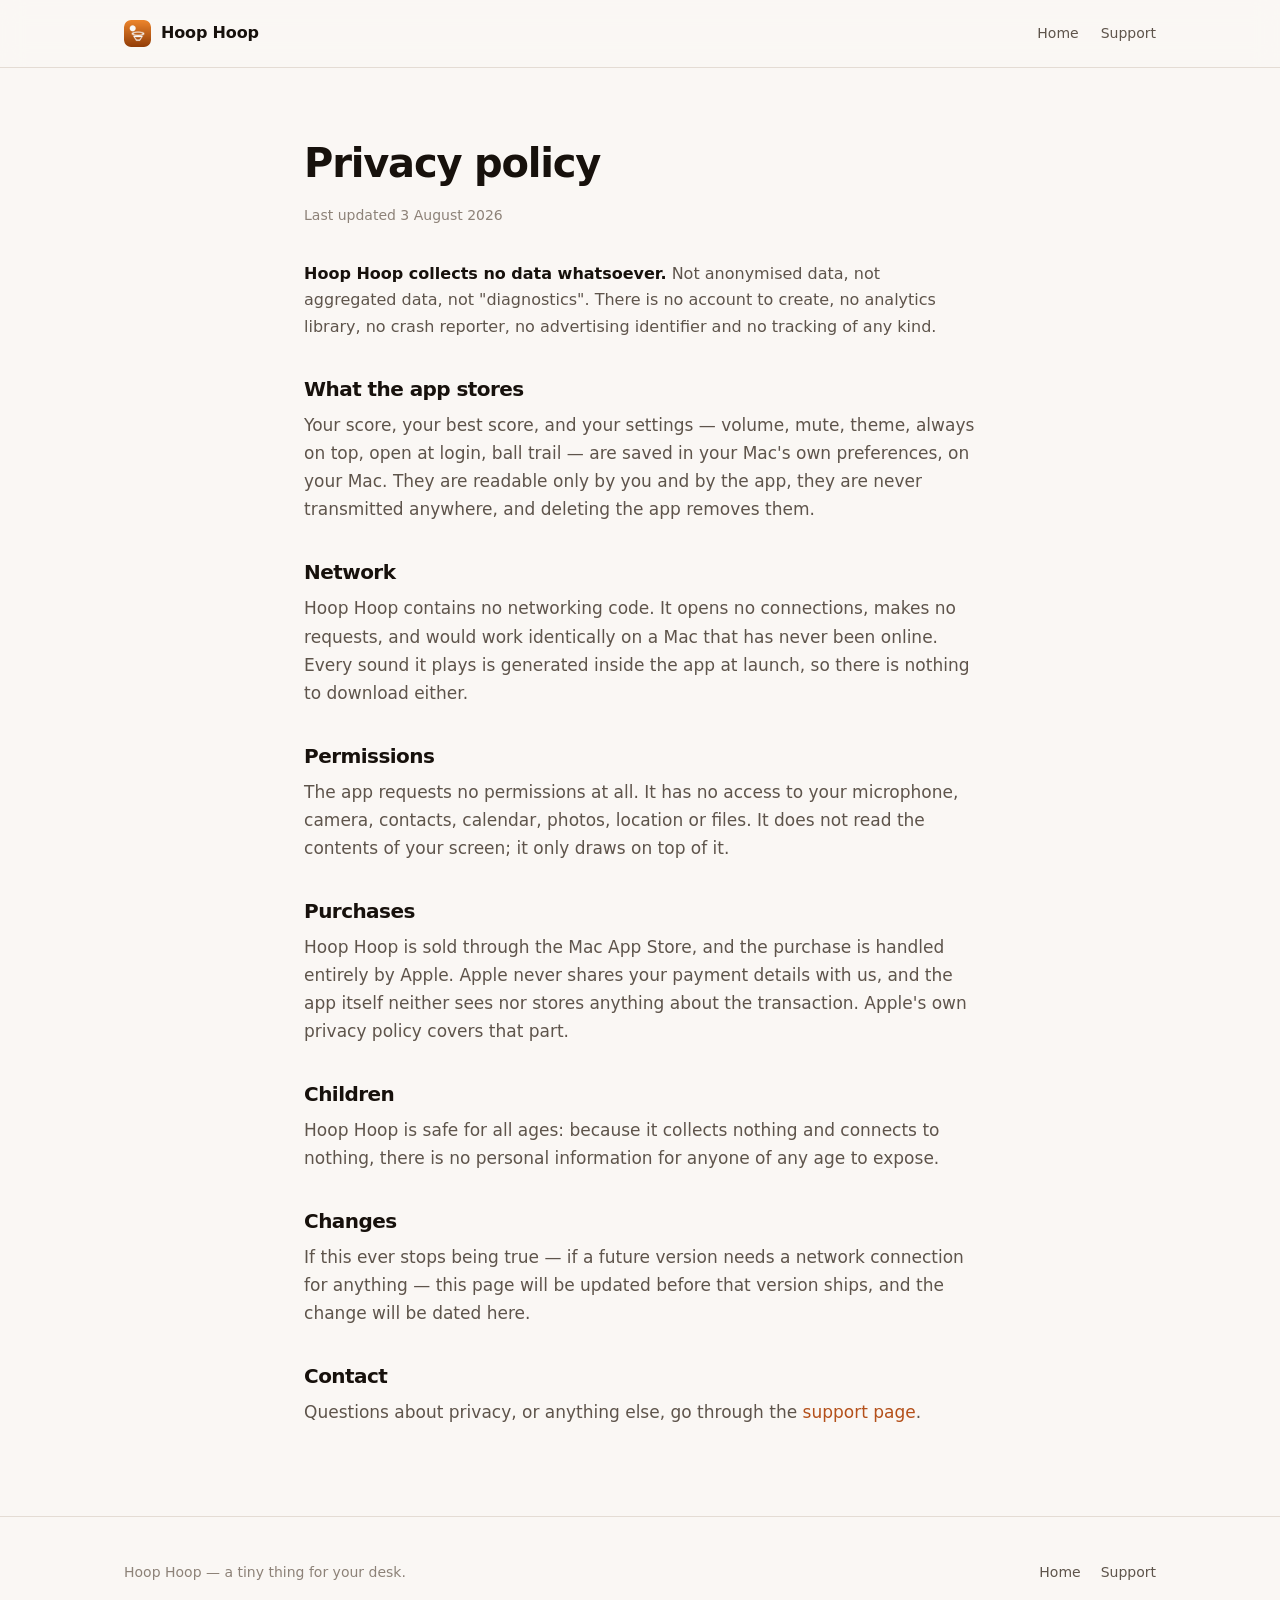
==== privacy.html @ c16d5950 "Site: sync from the app repository (00da68d)" ====
<!doctype html>
<html lang="en">
<head>
<meta charset="utf-8">
<meta name="viewport" content="width=device-width, initial-scale=1">
<meta name="darkreader-lock">
<title>Privacy — Hoop Hoop</title>
<meta name="description" content="Hoop Hoop collects nothing, sends nothing, and asks for no permissions.">
<link rel="icon" href="img/appicon.png">
<link rel="stylesheet" href="style.css">
</head>
<body>

<header>
  <div class="wrap">
    <a class="wordmark" href="./"><img src="img/appicon.png" alt="">Hoop Hoop</a>
    <nav>
      <a href="./">Home</a>
      <a href="support.html">Support</a>
    </nav>
  </div>
</header>

<main class="wrap prose">
  <h1>Privacy policy</h1>
  <p class="updated">Last updated 3 August 2026</p>

  <p>
    <strong>Hoop Hoop collects no data whatsoever.</strong> Not anonymised data, not aggregated data, not
    "diagnostics". There is no account to create, no analytics library, no crash reporter, no advertising
    identifier and no tracking of any kind.
  </p>

  <h2>What the app stores</h2>
  <p>
    Your score, your best score, and your settings — volume, mute, theme, always on top, open at login,
    ball trail — are saved in your Mac's own preferences, on your Mac. They are readable only by you and
    by the app, they are never transmitted anywhere, and deleting the app removes them.
  </p>

  <h2>Network</h2>
  <p>
    Hoop Hoop contains no networking code. It opens no connections, makes no requests, and would work
    identically on a Mac that has never been online. Every sound it plays is generated inside the app at
    launch, so there is nothing to download either.
  </p>

  <h2>Permissions</h2>
  <p>
    The app requests no permissions at all. It has no access to your microphone, camera, contacts,
    calendar, photos, location or files. It does not read the contents of your screen; it only draws on
    top of it.
  </p>

  <h2>Purchases</h2>
  <p>
    Hoop Hoop is sold through the Mac App Store, and the purchase is handled entirely by Apple. Apple
    never shares your payment details with us, and the app itself neither sees nor stores anything about
    the transaction. Apple's own privacy policy covers that part.
  </p>

  <h2>Children</h2>
  <p>
    Hoop Hoop is safe for all ages: because it collects nothing and connects to nothing, there is no
    personal information for anyone of any age to expose.
  </p>

  <h2>Changes</h2>
  <p>
    If this ever stops being true — if a future version needs a network connection for anything — this
    page will be updated before that version ships, and the change will be dated here.
  </p>

  <h2>Contact</h2>
  <p>
    Questions about privacy, or anything else, go through the <a href="support.html">support page</a>.
  </p>
</main>

<footer>
  <div class="wrap">
    <span>Hoop Hoop — a tiny thing for your desk.</span>
    <nav>
      <a href="./">Home</a>
      <a href="support.html">Support</a>
    </nav>
  </div>
</footer>

</body>
</html>
---- style.css ----
/* Hoop Hoop — landing page.
   Brand: the ball's own burnt orange over warm charcoal, taken straight out of the app's Skin struct
   rather than picked again by eye. Dark first, light supported; both are real designs, not one
   inverted. No framework, no build step, no external requests at all — the whole site is three HTML
   files, this stylesheet and four images, so it drops on any host and works straight off a disk.
   Structurally this is Deskick's stylesheet with one palette swapped; keeping the two siblings on the
   same skeleton is deliberate, so a fix to one is a fix to both. */

:root {
    --hoop:      #e4763a;
    --hoop-dim:  #c25c25;
    --bg:        #12100e;
    --bg-raise:  #1b1815;
    --bg-sink:   #0b0a09;
    --line:      #2b2621;
    --ink:       #f3efec;
    --ink-soft:  #a49a91;
    --ink-faint: #71695f;
    --radius:    14px;
    --page:      1080px;
}

@media (prefers-color-scheme: light) {
    :root {
        --bg:        #faf7f4;
        --bg-raise:  #ffffff;
        --bg-sink:   #efe9e3;
        --line:      #e4dcd4;
        --ink:       #17110c;
        --ink-soft:  #5e544b;
        --ink-faint: #8d8278;
        --hoop:      #b4501a;
        --hoop-dim:  #8c3c12;
    }
}

* { box-sizing: border-box; }
html { -webkit-text-size-adjust: 100%; }

body {
    margin: 0;
    background: var(--bg);
    color: var(--ink);
    font: 16px/1.65 -apple-system, BlinkMacSystemFont, "Segoe UI", Inter, system-ui, sans-serif;
    -webkit-font-smoothing: antialiased;
}

a { color: var(--hoop); text-decoration: none; }
a:hover { text-decoration: underline; }

.wrap { max-width: var(--page); margin: 0 auto; padding: 0 24px; }

/* ── header ─────────────────────────────────────────────────────────────── */
header {
    padding: 20px 0;
    border-bottom: 1px solid var(--line);
    position: sticky; top: 0;
    background: color-mix(in srgb, var(--bg) 88%, transparent);
    backdrop-filter: saturate(160%) blur(12px);
    z-index: 10;
}
header .wrap { display: flex; align-items: center; gap: 12px; }
.wordmark { display: flex; align-items: center; gap: 10px; font-weight: 650; letter-spacing: -0.01em; color: var(--ink); }
.wordmark:hover { text-decoration: none; }
.wordmark img { width: 27px; height: 27px; border-radius: 7px; flex: none; }
header nav { margin-left: auto; display: flex; gap: 22px; font-size: 14px; }
header nav a { color: var(--ink-soft); }
header nav a:hover { color: var(--ink); text-decoration: none; }

/* ── hero ───────────────────────────────────────────────────────────────── */
.hero { padding: 84px 0 20px; text-align: center; }
.hero h1 {
    margin: 0 auto 18px;
    max-width: 16ch;
    font-size: clamp(34px, 6.4vw, 62px);
    line-height: 1.04;
    letter-spacing: -0.035em;
    font-weight: 700;
}
.hero h1 em { font-style: normal; color: var(--hoop); }
.lede { margin: 0 auto; max-width: 55ch; font-size: clamp(16px, 2.1vw, 19px); color: var(--ink-soft); }

.cta { margin-top: 32px; display: flex; gap: 12px; justify-content: center; flex-wrap: wrap; }
.btn {
    display: inline-flex; align-items: center; gap: 9px;
    padding: 13px 22px; border-radius: 11px;
    font-size: 15px; font-weight: 600; letter-spacing: -0.01em;
    border: 1px solid transparent;
}
.btn-primary { background: var(--hoop); color: #1a0b03; }
.btn-primary:hover { background: var(--hoop-dim); text-decoration: none; }
.btn-ghost { border-color: var(--line); color: var(--ink); background: var(--bg-raise); }
.btn-ghost:hover { border-color: var(--ink-faint); text-decoration: none; }

/* Not-yet-shipping state. Dimming the whole button was unreadable — this keeps full contrast and says
   what it means instead. */
.btn-soon {
    background: color-mix(in srgb, var(--hoop) 14%, transparent);
    border-color: color-mix(in srgb, var(--hoop) 45%, transparent);
    color: var(--hoop);
    pointer-events: none;
}
.btn-soon::before {
    content: ""; width: 7px; height: 7px; border-radius: 50%;
    background: var(--hoop); flex: none;
}
.cta-note { margin-top: 14px; font-size: 13px; color: var(--ink-faint); }

/* The shot is the whole screen, because the whole screen is the game. */
.stage { margin: 46px auto 0; max-width: 1000px; }
.shot {
    width: 100%; height: auto; display: block;
    border-radius: var(--radius);
    border: 1px solid var(--line);
    box-shadow: 0 24px 50px -20px rgba(0,0,0,.55);
}

/* ── the machine ────────────────────────────────────────────────────────── */
/* A MacBook drawn in CSS rather than shipped as an image. These screenshots are of a whole desktop,
   and a whole desktop floating in a plain rectangle reads as a wallpaper until there is a laptop
   around it. Drawing it keeps the page's no-external-requests rule, costs no bytes, scales with the
   image and needs no second asset for dark mode. The two dimensions that matter are set as custom
   properties so the same markup works at hero size and at half width. */
.mac { margin: 0 auto; --bezel: 13px; --radius-lid: 17px; }
.mac-lid {
    background: linear-gradient(#4a4b4f, #232427 42%, #1b1c1f);
    padding: var(--bezel);
    padding-bottom: calc(var(--bezel) * 1.45);
    border-radius: var(--radius-lid) var(--radius-lid) 5px 5px;
    box-shadow: 0 28px 56px -26px rgba(0,0,0,.62), inset 0 0 0 1px rgba(255,255,255,.10);
}
.mac-lid .shot { border: 0; box-shadow: none; border-radius: 3px; }
/* The base is a little wider than the lid, which is most of what makes the silhouette read as a
   laptop at a glance. Held to 4% so it can never push the page into a horizontal scroll. */
.mac-base {
    width: 104%; margin-left: -2%;
    height: calc(var(--bezel) * 1.2);
    /* Hard stops rather than a smooth blend: the top face catching the light, then the front edge
       rolling away from it, is what gives the slab any thickness at this size. */
    background: linear-gradient(#e4e7ea 0 16%, #bcc2c8 16% 52%, #8d9399 52%, #6d7379);
    border-radius: 0 0 calc(var(--radius-lid) * 0.62) calc(var(--radius-lid) * 0.62);
    box-shadow: 0 16px 26px -14px rgba(0,0,0,.5);
    position: relative;
}
/* The thumb cutout on the front lip. */
.mac-base::after {
    content: ""; position: absolute; top: 0; left: 50%; transform: translateX(-50%);
    width: 13%; height: 44%;
    background: rgba(0,0,0,.17);
    border-radius: 0 0 7px 7px;
}
.feature .mac { --bezel: 8px; --radius-lid: 11px; }
.stage figcaption { margin-top: 20px; font-size: 13px; color: var(--ink-faint); }
figure { margin: 0; }

/* ── sections ───────────────────────────────────────────────────────────── */
section { padding: 76px 0; border-top: 1px solid var(--line); }
.eyebrow {
    margin: 0 0 12px; font-size: 11px; font-weight: 700;
    letter-spacing: .16em; text-transform: uppercase; color: var(--hoop);
}
h2 { margin: 0 0 14px; font-size: clamp(25px, 3.6vw, 34px); line-height: 1.15; letter-spacing: -0.028em; font-weight: 680; }
h2 + p { margin: 0; max-width: 62ch; color: var(--ink-soft); font-size: 17px; }

.feature { display: grid; grid-template-columns: 1fr 1fr; gap: 52px; align-items: center; }
.feature .shot { max-width: 100%; }
.feature-text p { color: var(--ink-soft); }

/* ── lists ──────────────────────────────────────────────────────────────── */
.points { margin: 34px 0 0; padding: 0; list-style: none; display: grid; grid-template-columns: repeat(2, 1fr); gap: 28px 44px; }
.points h3 { margin: 0 0 5px; font-size: 16px; letter-spacing: -0.012em; }
.points p { margin: 0; color: var(--ink-soft); font-size: 15px; }

/* A slice of the real menu bar rather than a tight crop around one icon: the point is that the toy
   sits in the row you already have, next to everything else, so the row has to be visible. Trimmed on
   the left, because the empty stretch out there was showing nothing, and centred so it sits over the
   middle of the two columns beneath it rather than hanging off the left edge. */
.menubar-shot {
    display: block; width: 100%; max-width: 520px; height: auto; margin: 26px auto 0;
    border-radius: 8px; border: 1px solid var(--line);
}

/* ── price ──────────────────────────────────────────────────────────────── */
.price-card {
    margin: 30px 0 0; padding: 30px 32px;
    background: var(--bg-raise); border: 1px solid var(--line); border-radius: var(--radius);
    max-width: 560px;
}
.price-tag { display: flex; align-items: baseline; gap: 10px; }
.price-tag .amount { font-size: 42px; font-weight: 700; letter-spacing: -0.04em; line-height: 1; }
.price-tag .once { color: var(--ink-faint); font-size: 14px; }
.price-card ul { margin: 20px 0 0; padding-left: 20px; }
.price-card li { color: var(--ink-soft); font-size: 15px; margin: 6px 0; }

kbd {
    display: inline-block; padding: 1px 6px; margin: 0 1px;
    border: 1px solid var(--line); border-bottom-width: 2px; border-radius: 5px;
    background: var(--bg-sink); font: 600 11.5px/1.7 ui-monospace, SFMono-Regular, Menlo, monospace;
    color: var(--ink-soft);
}

details { padding: 18px 0; border-bottom: 1px solid var(--line); }
details summary { cursor: pointer; font-weight: 600; font-size: 16.5px; letter-spacing: -0.012em; }
details summary::marker { color: var(--hoop); }
details p { margin: 10px 0 0; color: var(--ink-soft); }

/* ── footer ─────────────────────────────────────────────────────────────── */
footer { padding: 44px 0 60px; border-top: 1px solid var(--line); color: var(--ink-faint); font-size: 14px; }
footer .wrap { display: flex; gap: 24px; flex-wrap: wrap; align-items: center; }
footer nav { margin-left: auto; display: flex; gap: 20px; }
footer a { color: var(--ink-soft); }

/* ── prose pages (privacy, support) ─────────────────────────────────────── */
.prose { max-width: 66ch; padding: 62px 0 90px; }
.prose h1 { font-size: clamp(28px, 4.4vw, 40px); letter-spacing: -0.03em; margin: 0 0 8px; }
.prose .updated { margin: 0 0 34px; color: var(--ink-faint); font-size: 14px; }
.prose h2 { font-size: 20px; margin: 38px 0 10px; }
.prose p, .prose li { color: var(--ink-soft); }
.prose strong { color: var(--ink); }
.prose ul { padding-left: 20px; }

@media (max-width: 760px) {
    .feature, .points { grid-template-columns: 1fr; }
    .feature { gap: 30px; }
    section { padding: 56px 0; }
    .hero { padding: 58px 0 16px; }
    header nav { display: none; }
}
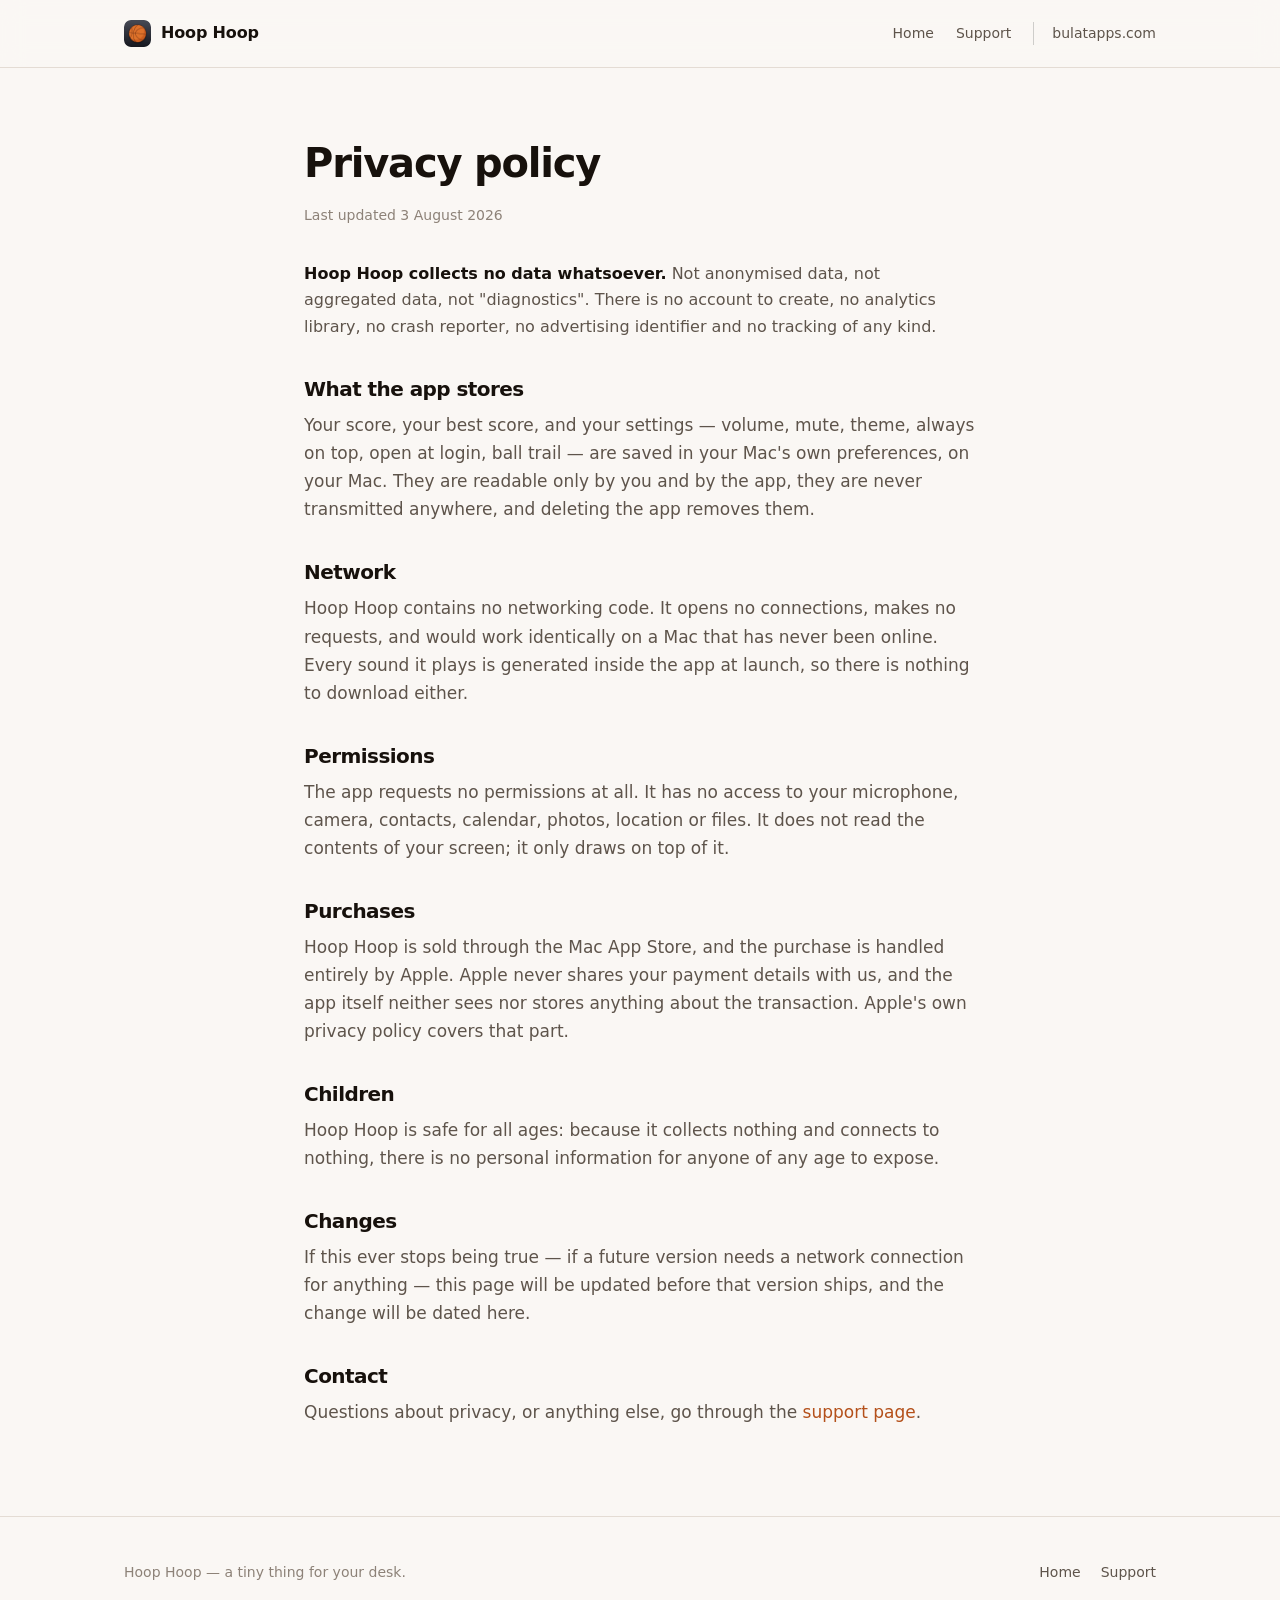
==== commit f77d4354: "Site: sync from the app repository (5c3f3eb)" ====
--- a/privacy.html
+++ b/privacy.html
@@ -17,6 +17,7 @@
     <nav>
       <a href="./">Home</a>
       <a href="support.html">Support</a>
+      <a class="hub" href="https://bulatapps.com/">bulatapps.com</a>
     </nav>
   </div>
 </header>
--- a/style.css
+++ b/style.css
@@ -3,7 +3,7 @@
    rather than picked again by eye. Dark first, light supported; both are real designs, not one
    inverted. No framework, no build step, no external requests at all — the whole site is three HTML
    files, this stylesheet and four images, so it drops on any host and works straight off a disk.
-   Structurally this is Deskick's stylesheet with one palette swapped; keeping the two siblings on the
+   Structurally this is Kick Kick's stylesheet with one palette swapped; keeping the two siblings on the
    same skeleton is deliberate, so a fix to one is a fix to both. */
 
 :root {
@@ -224,5 +224,11 @@
     .feature { gap: 30px; }
     section { padding: 56px 0; }
     .hero { padding: 58px 0 16px; }
-    header nav { display: none; }
-}
+    header nav a:not(.hub) { display: none; }
+    header nav a.hub { padding-left: 0; border-left: 0; }
+}
+
+/* bulatapps.com — the way out to the other apps. Last in the nav, set off by a hairline, and the one
+   link that stays when the nav folds away on a phone: a visitor who came for this app is the one
+   who has not seen the others yet. */
+header nav a.hub { padding-left: 18px; border-left: 1px solid rgba(127,127,127,.35); }
